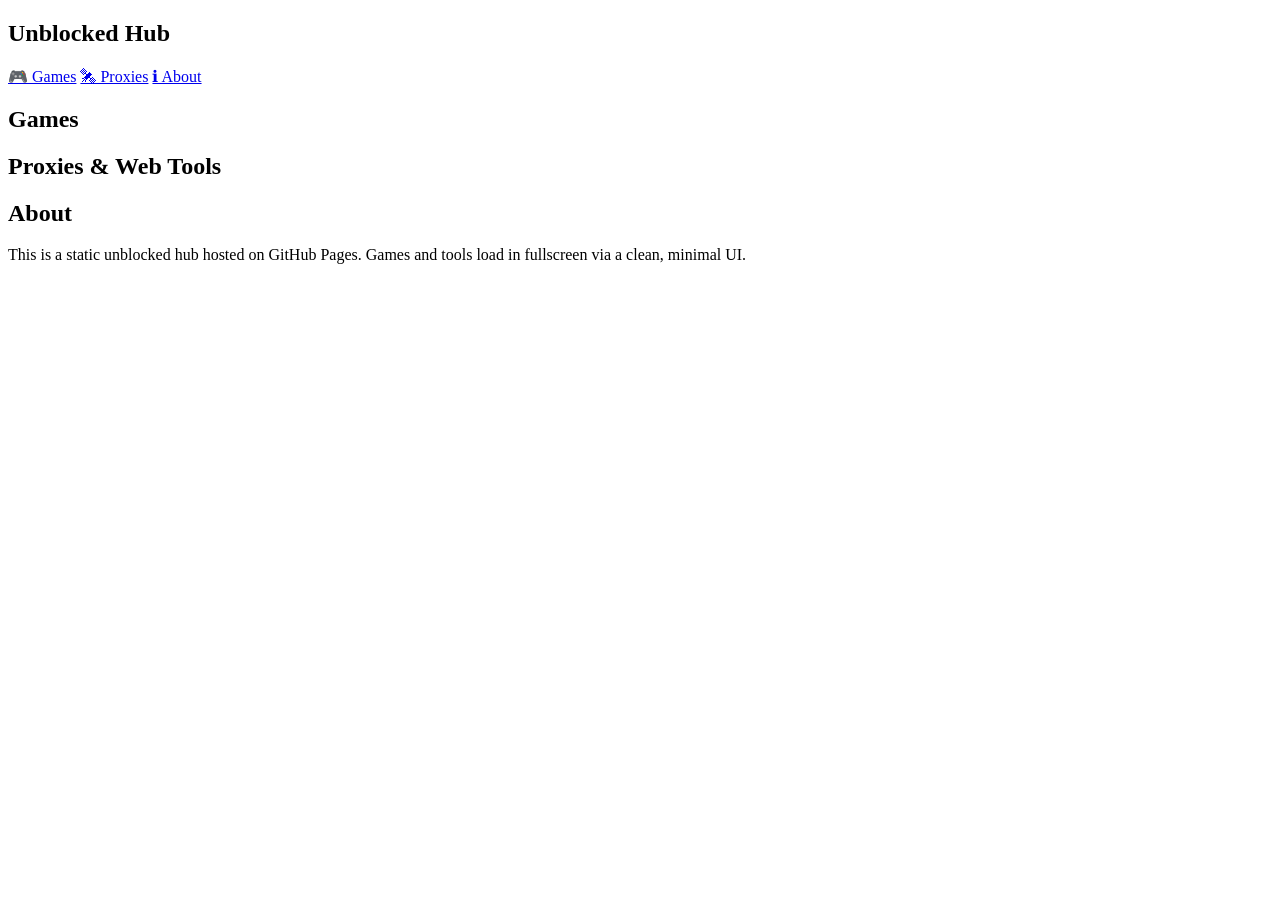
==== index.html @ 8cfb6188 "Update index.html" ====
<!DOCTYPE html>
<html lang="en">
<head>
  <meta charset="UTF-8" />
  <title>Unblocked Hub</title>
  <meta name="viewport" content="width=device-width, initial-scale=1.0" />
  <link rel="stylesheet" href="assets/style.css" />
</head>
<body>
  <div class="app">
    <aside class="sidebar">
      <h1>Unblocked Hub</h1>
      <nav>
        <a href="#games">🎮 Games</a>
        <a href="#proxies">🛰 Proxies</a>
        <a href="#about">ℹ About</a>
      </nav>
    </aside>

    <main class="content">
      <section id="games">
        <h2>Games</h2>
        <div class="grid" id="games-grid">
          <!-- Cards injected by app.js -->
        </div>
      </section>

      <section id="proxies">
        <h2>Proxies & Web Tools</h2>
        <div class="grid" id="proxy-grid">
          <!-- Proxy cards injected by app.js -->
        </div>
      </section>

      <section id="about">
        <h2>About</h2>
        <p>
          This is a static unblocked hub hosted on GitHub Pages. 
          Games and tools load in fullscreen via a clean, minimal UI.
        </p>
      </section>
    </main>
  </div>

  <script src="assets/app.js"></script>
</body>
</html>
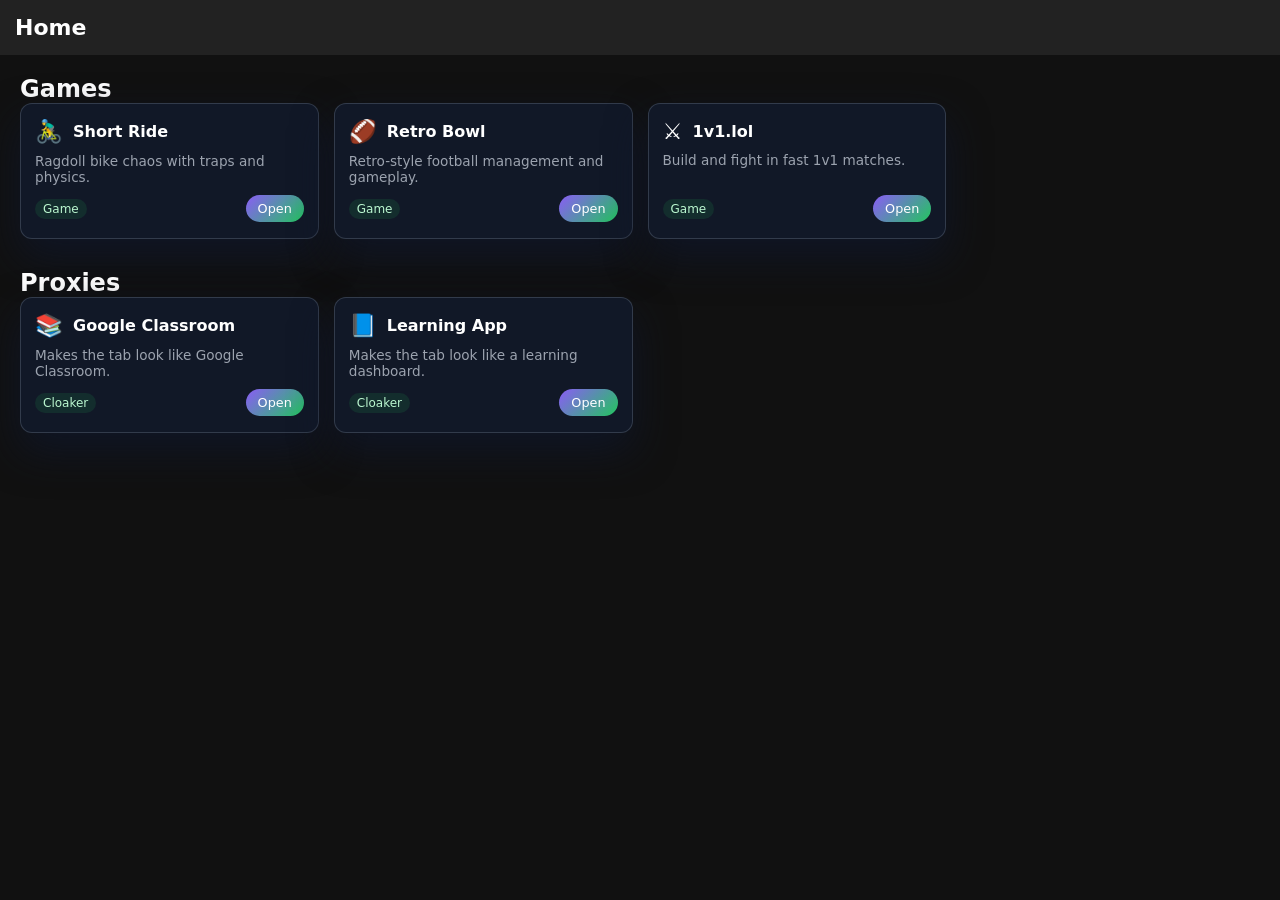
==== commit 4f8afc8d: "Update index.html" ====
--- a/index.html
+++ b/index.html
@@ -1,48 +1,36 @@
 <!DOCTYPE html>
-<html lang="en">
+<html>
 <head>
-  <meta charset="UTF-8" />
-  <title>Unblocked Hub</title>
-  <meta name="viewport" content="width=device-width, initial-scale=1.0" />
-  <link rel="stylesheet" href="assets/style.css" />
+  <meta charset="UTF-8">
+  <title>Home</title>
+  <link rel="icon" href="">
+  <meta name="viewport" content="width=device-width, initial-scale=1.0">
+  <link rel="stylesheet" href="assets/style.css">
 </head>
-<body>
-  <div class="app">
-    <aside class="sidebar">
-      <h1>Unblocked Hub</h1>
-      <nav>
-        <a href="#games">🎮 Games</a>
-        <a href="#proxies">🛰 Proxies</a>
-        <a href="#about">ℹ About</a>
-      </nav>
-    </aside>
 
-    <main class="content">
-      <section id="games">
-        <h2>Games</h2>
-        <div class="grid" id="games-grid">
-          <!-- Cards injected by app.js -->
-        </div>
-      </section>
+<body style="background:#111; color:white; font-family:sans-serif; margin:0;">
 
-      <section id="proxies">
-        <h2>Proxies & Web Tools</h2>
-        <div class="grid" id="proxy-grid">
-          <!-- Proxy cards injected by app.js -->
-        </div>
-      </section>
+  <div style="padding:15px; background:#222; font-size:22px; font-weight:bold;">
+    Home
+  </div>
 
-      <section id="about">
-        <h2>About</h2>
-        <p>
-          This is a static unblocked hub hosted on GitHub Pages. 
-          Games and tools load in fullscreen via a clean, minimal UI.
-        </p>
-      </section>
-    </main>
+  <div style="padding:20px;">
+    <h2>Games</h2>
+    <div id="games-grid" style="
+      display:grid;
+      grid-template-columns:repeat(auto-fill, minmax(250px, 1fr));
+      gap:15px;
+    "></div>
+
+    <h2 style="margin-top:30px;">Proxies</h2>
+    <div id="proxy-grid" style="
+      display:grid;
+      grid-template-columns:repeat(auto-fill, minmax(250px, 1fr));
+      gap:15px;
+    "></div>
   </div>
 
   <script src="assets/app.js"></script>
+
 </body>
 </html>
-
--- a/assets/style.css
+++ b/assets/style.css
@@ -0,0 +1,179 @@
+
+:root {
+  --bg: #050510;
+  --bg-alt: #0b0b1a;
+  --accent: #8b5cf6;
+  --accent-soft: #4c1d95;
+  --accent-2: #22c55e;
+  --text: #f9fafb;
+  --muted: #9ca3af;
+  --card: #111827;
+  --radius: 12px;
+}
+
+* {
+  box-sizing: border-box;
+  margin: 0;
+  padding: 0;
+  font-family: system-ui, -apple-system, BlinkMacSystemFont, "SF Pro Text", sans-serif;
+}
+
+body {
+  background: radial-gradient(circle at top, #1f2937 0, #020617 55%);
+  color: var(--text);
+  min-height: 100vh;
+}
+
+.app {
+  display: flex;
+  min-height: 100vh;
+}
+
+/* Sidebar */
+
+.sidebar {
+  width: 260px;
+  padding: 24px;
+  background: linear-gradient(180deg, #020617, #020617 40%, #020617);
+  border-right: 1px solid rgba(148, 163, 184, 0.2);
+  position: sticky;
+  top: 0;
+  align-self: flex-start;
+  height: 100vh;
+}
+
+.sidebar h1 {
+  font-size: 1.4rem;
+  font-weight: 700;
+  margin-bottom: 24px;
+  color: var(--accent-2);
+}
+
+.sidebar nav a {
+  display: block;
+  padding: 10px 12px;
+  margin-bottom: 8px;
+  border-radius: 999px;
+  color: var(--muted);
+  text-decoration: none;
+  font-size: 0.95rem;
+  transition: 0.15s ease;
+}
+
+.sidebar nav a:hover {
+  background: rgba(139, 92, 246, 0.15);
+  color: var(--text);
+}
+
+/* Content */
+
+.content {
+  flex: 1;
+  padding: 24px 32px 40px;
+}
+
+.content h2 {
+  font-size: 1.3rem;
+  margin-bottom: 12px;
+}
+
+section {
+  margin-bottom: 32px;
+}
+
+.grid {
+  display: grid;
+  grid-template-columns: repeat(auto-fill, minmax(220px, 1fr));
+  gap: 16px;
+}
+
+/* Cards */
+
+.card {
+  background: var(--card);
+  border-radius: var(--radius);
+  padding: 14px 14px 16px;
+  border: 1px solid rgba(148, 163, 184, 0.25);
+  box-shadow: 0 18px 40px rgba(15, 23, 42, 0.8);
+  display: flex;
+  flex-direction: column;
+  justify-content: space-between;
+}
+
+.card-header {
+  display: flex;
+  align-items: center;
+  gap: 10px;
+  margin-bottom: 8px;
+}
+
+.card-emoji {
+  font-size: 1.4rem;
+}
+
+.card-title {
+  font-weight: 600;
+}
+
+.card-body {
+  font-size: 0.85rem;
+  color: var(--muted);
+  margin-bottom: 10px;
+}
+
+.card-footer {
+  display: flex;
+  justify-content: space-between;
+  align-items: center;
+}
+
+.card-tag {
+  font-size: 0.75rem;
+  padding: 3px 8px;
+  border-radius: 999px;
+  background: rgba(34, 197, 94, 0.12);
+  color: #bbf7d0;
+}
+
+.card-button {
+  border: none;
+  border-radius: 999px;
+  padding: 6px 12px;
+  font-size: 0.8rem;
+  cursor: pointer;
+  background: linear-gradient(135deg, var(--accent), var(--accent-2));
+  color: white;
+  transition: 0.15s ease;
+}
+
+.card-button:hover {
+  filter: brightness(1.1);
+}
+
+/* Responsive */
+
+@media (max-width: 800px) {
+  .app {
+    flex-direction: column;
+  }
+
+  .sidebar {
+    width: 100%;
+    height: auto;
+    position: static;
+    border-right: none;
+    border-bottom: 1px solid rgba(148, 163, 184, 0.2);
+    display: flex;
+    align-items: center;
+    justify-content: space-between;
+  }
+
+  .sidebar nav {
+    display: flex;
+    gap: 8px;
+  }
+
+  .content {
+    padding: 16px;
+  }
+}
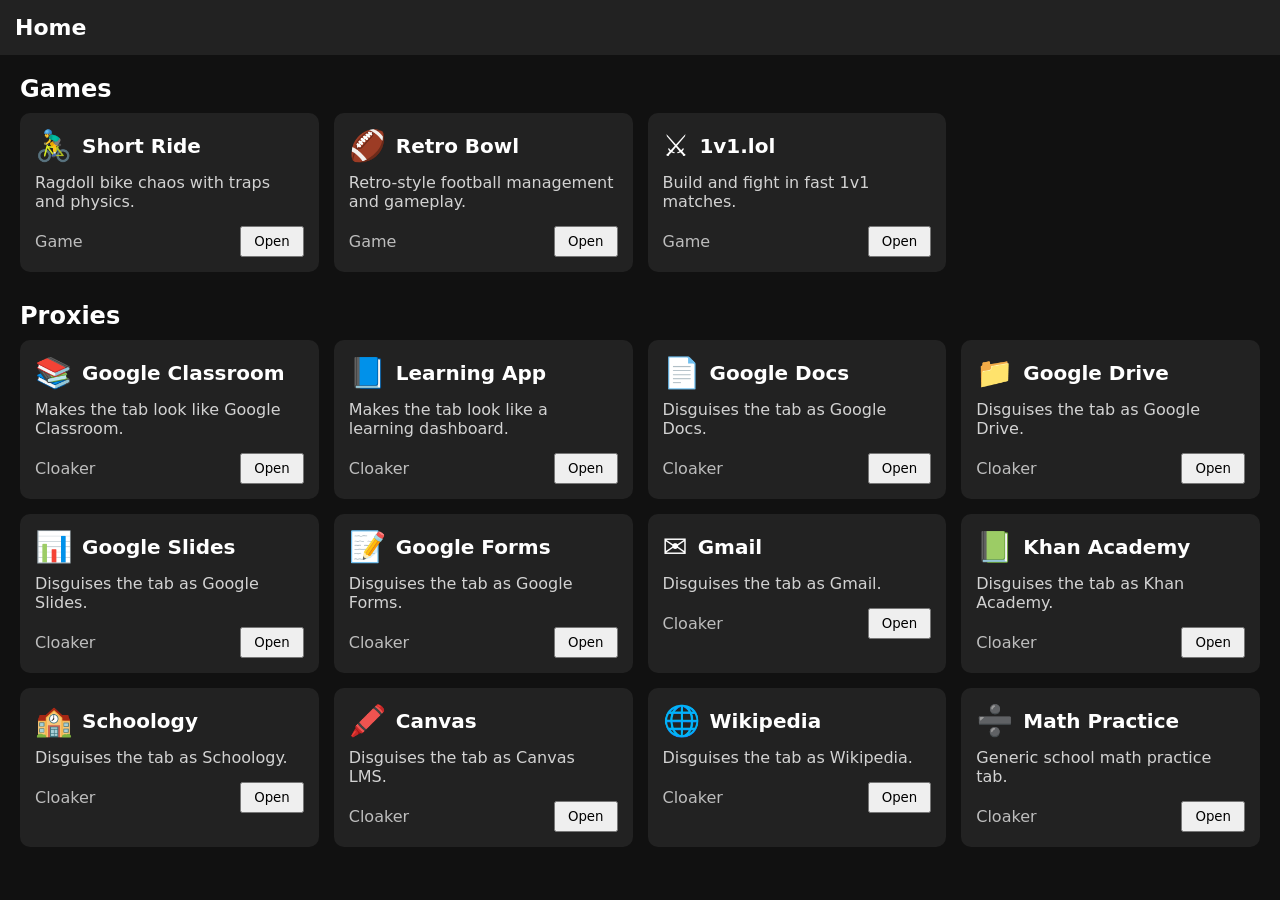
==== commit d1669561: "Update index.html" ====
--- a/index.html
+++ b/index.html
@@ -10,26 +10,33 @@
 
 <body style="background:#111; color:white; font-family:sans-serif; margin:0;">
 
+  <!-- HEADER -->
   <div style="padding:15px; background:#222; font-size:22px; font-weight:bold;">
     Home
   </div>
 
+  <!-- CONTENT -->
   <div style="padding:20px;">
-    <h2>Games</h2>
+
+    <!-- GAMES SECTION -->
+    <h2 style="margin-bottom:10px;">Games</h2>
     <div id="games-grid" style="
       display:grid;
       grid-template-columns:repeat(auto-fill, minmax(250px, 1fr));
       gap:15px;
     "></div>
 
-    <h2 style="margin-top:30px;">Proxies</h2>
+    <!-- PROXIES SECTION -->
+    <h2 style="margin-top:30px; margin-bottom:10px;">Proxies</h2>
     <div id="proxy-grid" style="
       display:grid;
       grid-template-columns:repeat(auto-fill, minmax(250px, 1fr));
       gap:15px;
     "></div>
+
   </div>
 
+  <!-- MAIN SCRIPT -->
   <script src="assets/app.js"></script>
 
 </body>
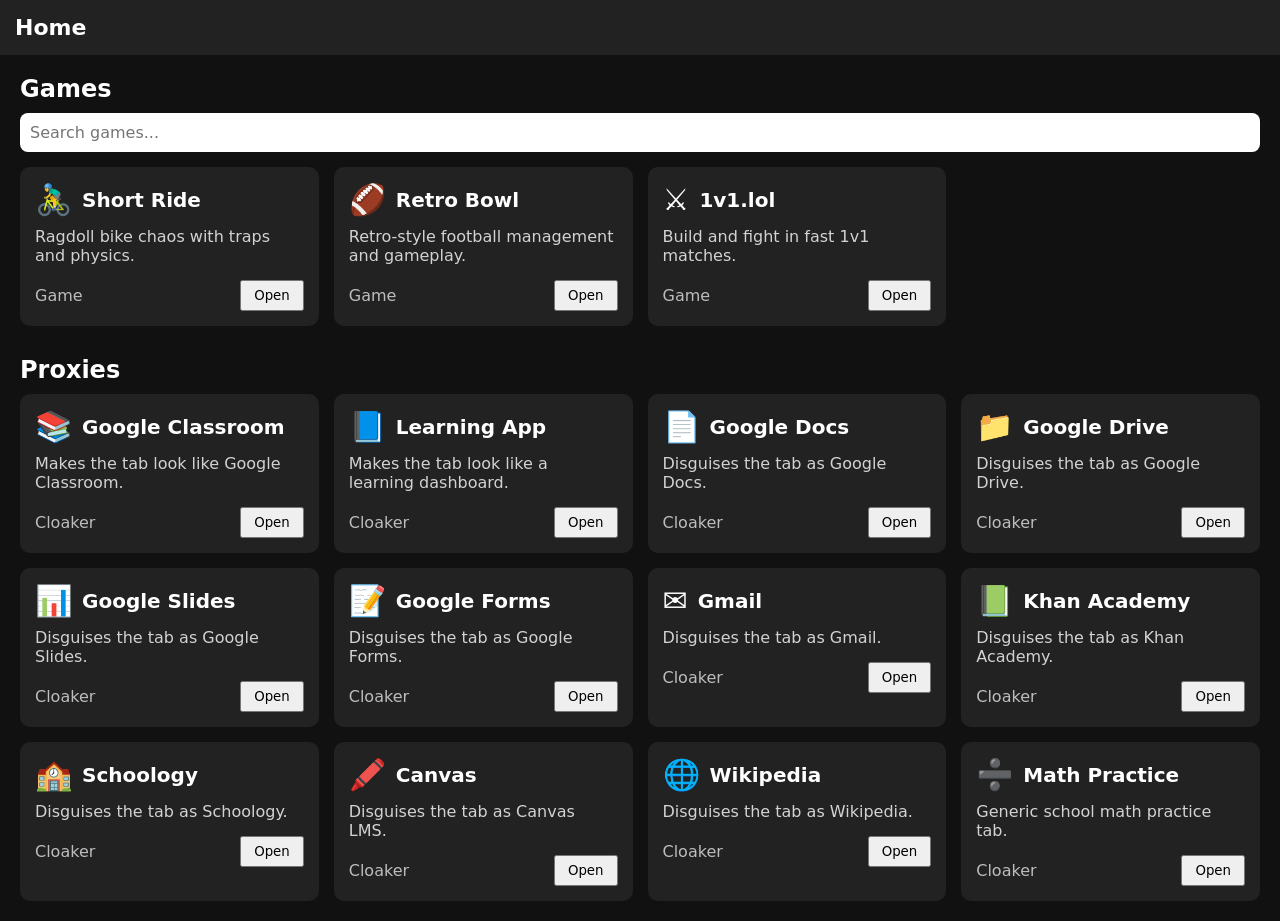
==== commit 3d1b47f1: "Update index.html" ====
--- a/index.html
+++ b/index.html
@@ -20,6 +20,22 @@
 
     <!-- GAMES SECTION -->
     <h2 style="margin-bottom:10px;">Games</h2>
+
+    <input 
+      id="game-search"
+      type="text"
+      placeholder="Search games..."
+      style="
+        width:100%;
+        padding:10px;
+        margin-bottom:15px;
+        border-radius:8px;
+        border:none;
+        outline:none;
+        font-size:16px;
+      "
+    >
+
     <div id="games-grid" style="
       display:grid;
       grid-template-columns:repeat(auto-fill, minmax(250px, 1fr));
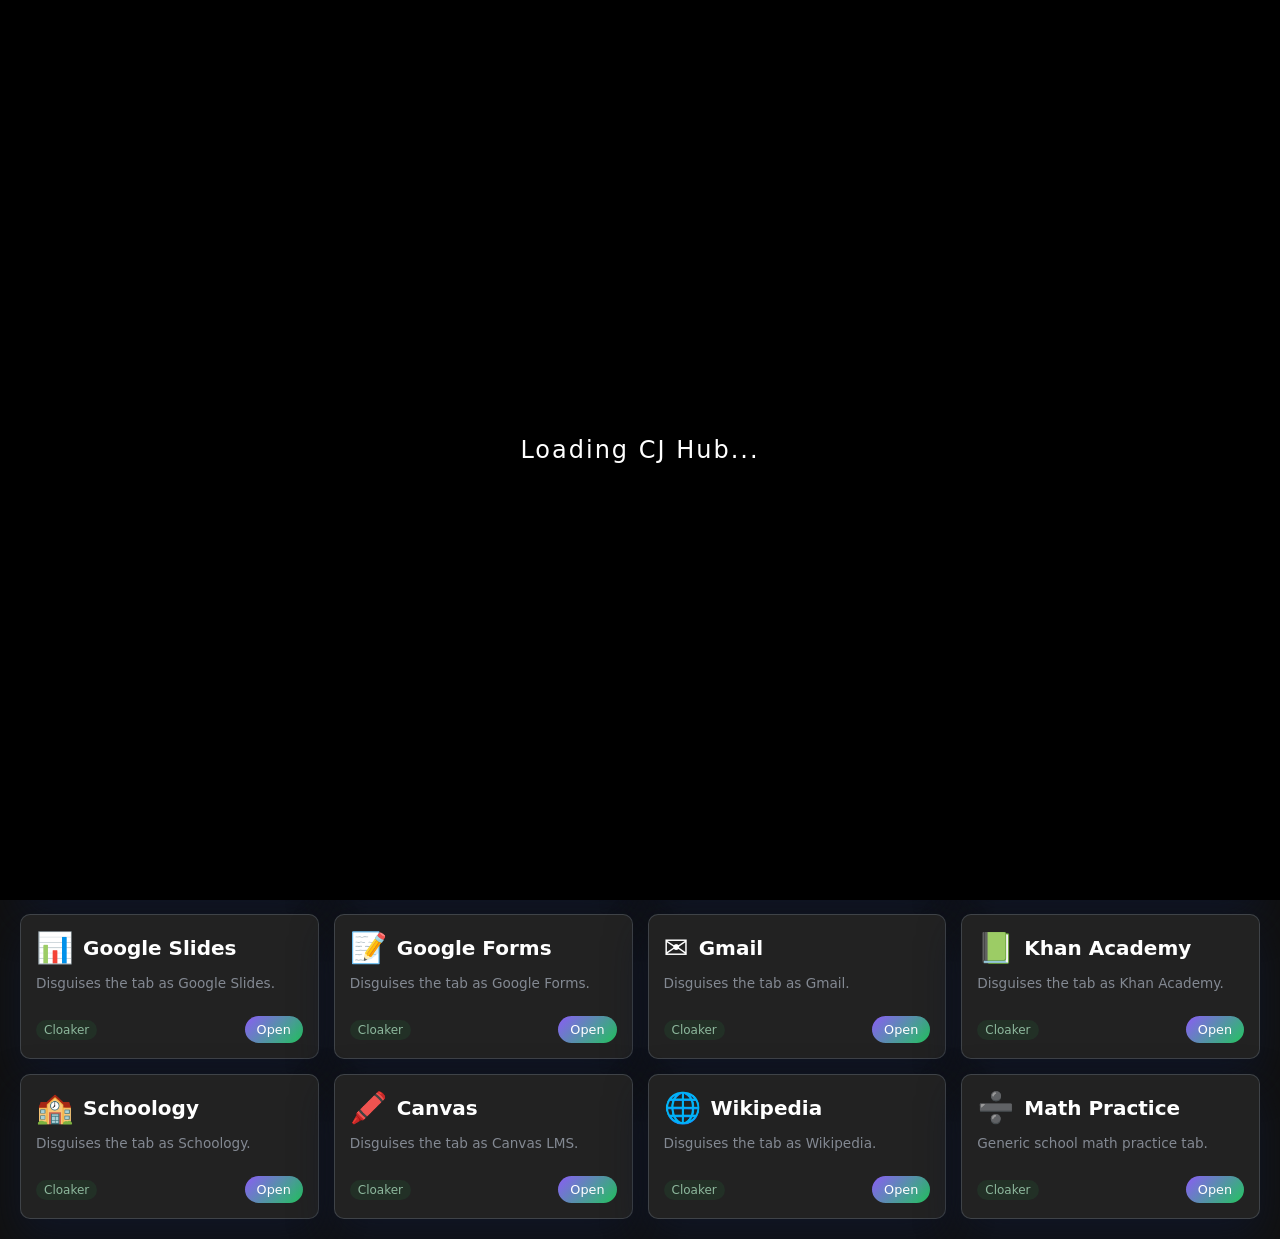
==== commit 8755c780: "Update index.html" ====
--- a/index.html
+++ b/index.html
@@ -10,16 +10,80 @@
 
 <body style="background:#111; color:white; font-family:sans-serif; margin:0;">
 
+  <!-- LOADING SCREEN -->
+  <div id="loader" style="
+    position:fixed;
+    inset:0;
+    background:#000;
+    display:flex;
+    align-items:center;
+    justify-content:center;
+    z-index:9999;
+    font-size:24px;
+    letter-spacing:2px;
+    transition:opacity 0.3s ease;
+  ">
+    <span>Loading CJ Hub...</span>
+  </div>
+
   <!-- HEADER -->
-  <div style="padding:15px; background:#222; font-size:22px; font-weight:bold;">
-    Home
+  <div style="padding:15px; background:#222; font-size:22px; font-weight:bold; display:flex; justify-content:space-between; align-items:center;">
+    <span>Home</span>
+    <button id="reset-cloak" style="
+      background:#333;
+      color:#fff;
+      border:none;
+      padding:6px 12px;
+      border-radius:6px;
+      cursor:pointer;
+      font-size:14px;
+    ">
+      Reset Cloaker
+    </button>
   </div>
 
   <!-- CONTENT -->
   <div style="padding:20px;">
 
+    <!-- FAVORITES SECTION -->
+    <h2 style="margin-bottom:10px;">Favorites</h2>
+    <div id="favorites-grid" style="
+      display:grid;
+      grid-template-columns:repeat(auto-fill, minmax(250px, 1fr));
+      gap:15px;
+      margin-bottom:25px;
+    "></div>
+
+    <!-- RECENTLY PLAYED SECTION -->
+    <h2 style="margin-bottom:10px;">Recently Played</h2>
+    <div id="recent-grid" style="
+      display:grid;
+      grid-template-columns:repeat(auto-fill, minmax(250px, 1fr));
+      gap:15px;
+      margin-bottom:25px;
+    "></div>
+
     <!-- GAMES SECTION -->
     <h2 style="margin-bottom:10px;">Games</h2>
+
+    <!-- CATEGORY FILTERS -->
+    <div id="category-filters" style="margin-bottom:10px; display:flex; flex-wrap:wrap; gap:8px;">
+      <button data-category="all" class="cat-btn" style="padding:6px 10px; border:none; border-radius:6px; cursor:pointer; background:#333; color:#fff;">
+        All
+      </button>
+      <button data-category="action" class="cat-btn" style="padding:6px 10px; border:none; border-radius:6px; cursor:pointer; background:#222; color:#fff;">
+        Action
+      </button>
+      <button data-category="sports" class="cat-btn" style="padding:6px 10px; border:none; border-radius:6px; cursor:pointer; background:#222; color:#fff;">
+        Sports
+      </button>
+      <button data-category="arcade" class="cat-btn" style="padding:6px 10px; border:none; border-radius:6px; cursor:pointer; background:#222; color:#fff;">
+        Arcade
+      </button>
+      <button data-category="runner" class="cat-btn" style="padding:6px 10px; border:none; border-radius:6px; cursor:pointer; background:#222; color:#fff;">
+        Runner
+      </button>
+    </div>
 
     <input 
       id="game-search"
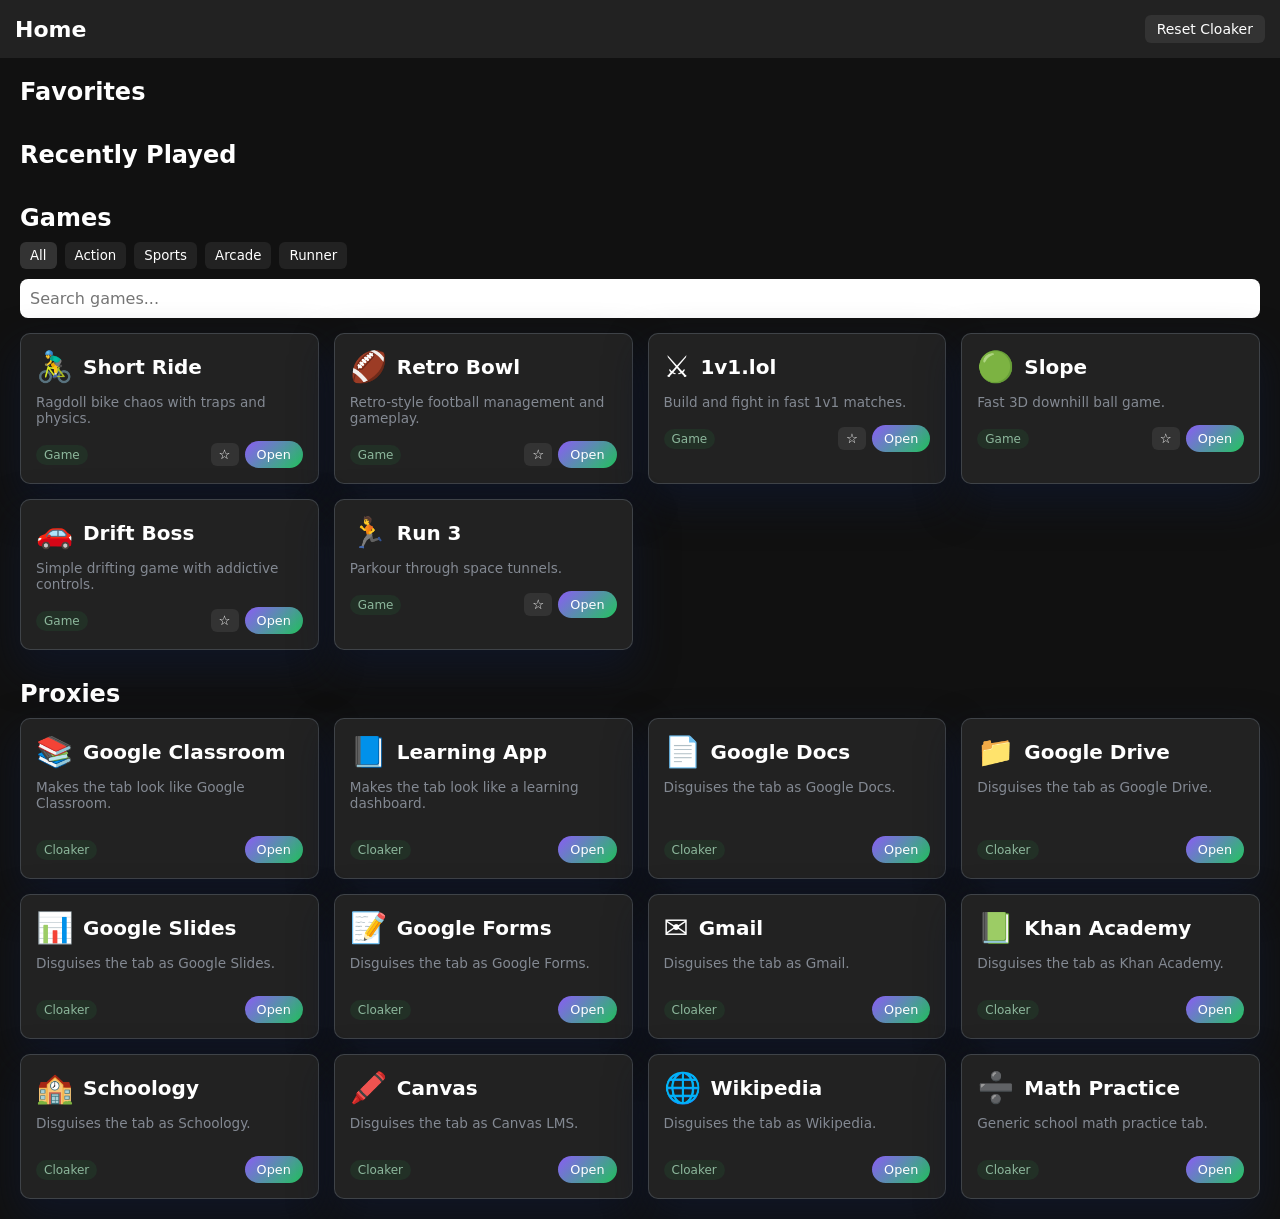
==== commit 360b377d: "Update index.html" ====
--- a/index.html
+++ b/index.html
@@ -9,22 +9,6 @@
 </head>
 
 <body style="background:#111; color:white; font-family:sans-serif; margin:0;">
-
-  <!-- LOADING SCREEN -->
-  <div id="loader" style="
-    position:fixed;
-    inset:0;
-    background:#000;
-    display:flex;
-    align-items:center;
-    justify-content:center;
-    z-index:9999;
-    font-size:24px;
-    letter-spacing:2px;
-    transition:opacity 0.3s ease;
-  ">
-    <span>Loading CJ Hub...</span>
-  </div>
 
   <!-- HEADER -->
   <div style="padding:15px; background:#222; font-size:22px; font-weight:bold; display:flex; justify-content:space-between; align-items:center;">
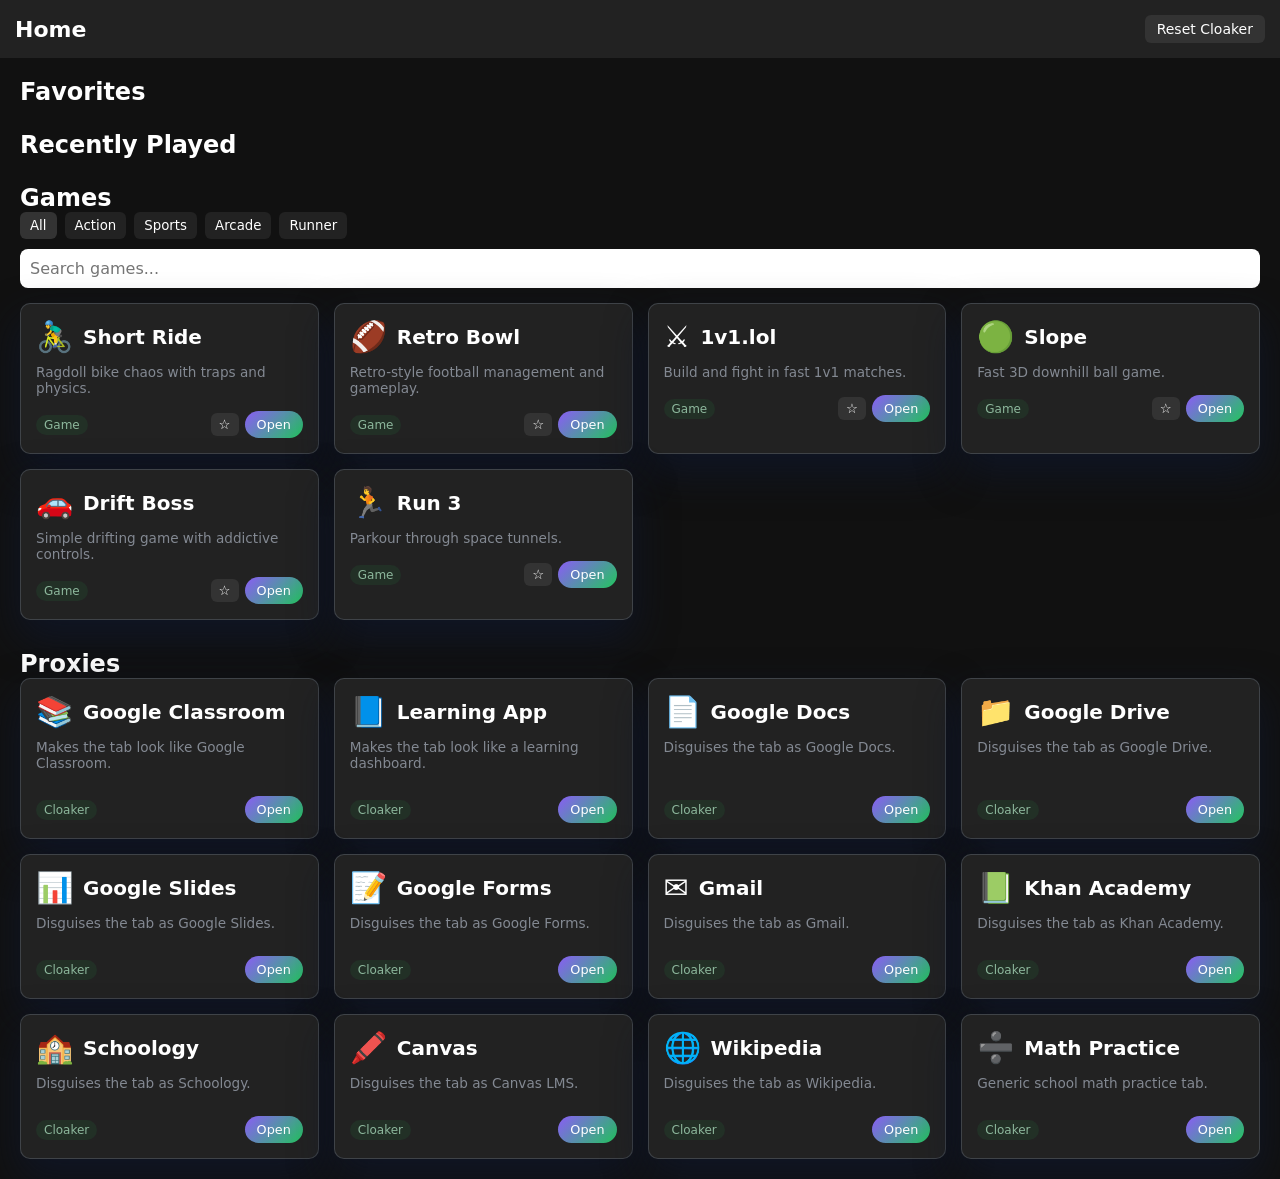
==== commit 2bc0365c: "Update index.html" ====
--- a/index.html
+++ b/index.html
@@ -29,8 +29,8 @@
   <!-- CONTENT -->
   <div style="padding:20px;">
 
-    <!-- FAVORITES SECTION -->
-    <h2 style="margin-bottom:10px;">Favorites</h2>
+    <!-- FAVORITES -->
+    <h2>Favorites</h2>
     <div id="favorites-grid" style="
       display:grid;
       grid-template-columns:repeat(auto-fill, minmax(250px, 1fr));
@@ -38,8 +38,8 @@
       margin-bottom:25px;
     "></div>
 
-    <!-- RECENTLY PLAYED SECTION -->
-    <h2 style="margin-bottom:10px;">Recently Played</h2>
+    <!-- RECENTLY PLAYED -->
+    <h2>Recently Played</h2>
     <div id="recent-grid" style="
       display:grid;
       grid-template-columns:repeat(auto-fill, minmax(250px, 1fr));
@@ -47,28 +47,19 @@
       margin-bottom:25px;
     "></div>
 
-    <!-- GAMES SECTION -->
-    <h2 style="margin-bottom:10px;">Games</h2>
+    <!-- GAMES -->
+    <h2>Games</h2>
 
     <!-- CATEGORY FILTERS -->
     <div id="category-filters" style="margin-bottom:10px; display:flex; flex-wrap:wrap; gap:8px;">
-      <button data-category="all" class="cat-btn" style="padding:6px 10px; border:none; border-radius:6px; cursor:pointer; background:#333; color:#fff;">
-        All
-      </button>
-      <button data-category="action" class="cat-btn" style="padding:6px 10px; border:none; border-radius:6px; cursor:pointer; background:#222; color:#fff;">
-        Action
-      </button>
-      <button data-category="sports" class="cat-btn" style="padding:6px 10px; border:none; border-radius:6px; cursor:pointer; background:#222; color:#fff;">
-        Sports
-      </button>
-      <button data-category="arcade" class="cat-btn" style="padding:6px 10px; border:none; border-radius:6px; cursor:pointer; background:#222; color:#fff;">
-        Arcade
-      </button>
-      <button data-category="runner" class="cat-btn" style="padding:6px 10px; border:none; border-radius:6px; cursor:pointer; background:#222; color:#fff;">
-        Runner
-      </button>
+      <button data-category="all" class="cat-btn" style="padding:6px 10px; border:none; border-radius:6px; cursor:pointer; background:#333; color:#fff;">All</button>
+      <button data-category="action" class="cat-btn" style="padding:6px 10px; border:none; border-radius:6px; cursor:pointer; background:#222; color:#fff;">Action</button>
+      <button data-category="sports" class="cat-btn" style="padding:6px 10px; border:none; border-radius:6px; cursor:pointer; background:#222; color:#fff;">Sports</button>
+      <button data-category="arcade" class="cat-btn" style="padding:6px 10px; border:none; border-radius:6px; cursor:pointer; background:#222; color:#fff;">Arcade</button>
+      <button data-category="runner" class="cat-btn" style="padding:6px 10px; border:none; border-radius:6px; cursor:pointer; background:#222; color:#fff;">Runner</button>
     </div>
 
+    <!-- SEARCH -->
     <input 
       id="game-search"
       type="text"
@@ -90,8 +81,8 @@
       gap:15px;
     "></div>
 
-    <!-- PROXIES SECTION -->
-    <h2 style="margin-top:30px; margin-bottom:10px;">Proxies</h2>
+    <!-- PROXIES -->
+    <h2 style="margin-top:30px;">Proxies</h2>
     <div id="proxy-grid" style="
       display:grid;
       grid-template-columns:repeat(auto-fill, minmax(250px, 1fr));
@@ -100,8 +91,8 @@
 
   </div>
 
-  <!-- MAIN SCRIPT -->
   <script src="assets/app.js"></script>
 
 </body>
 </html>
+
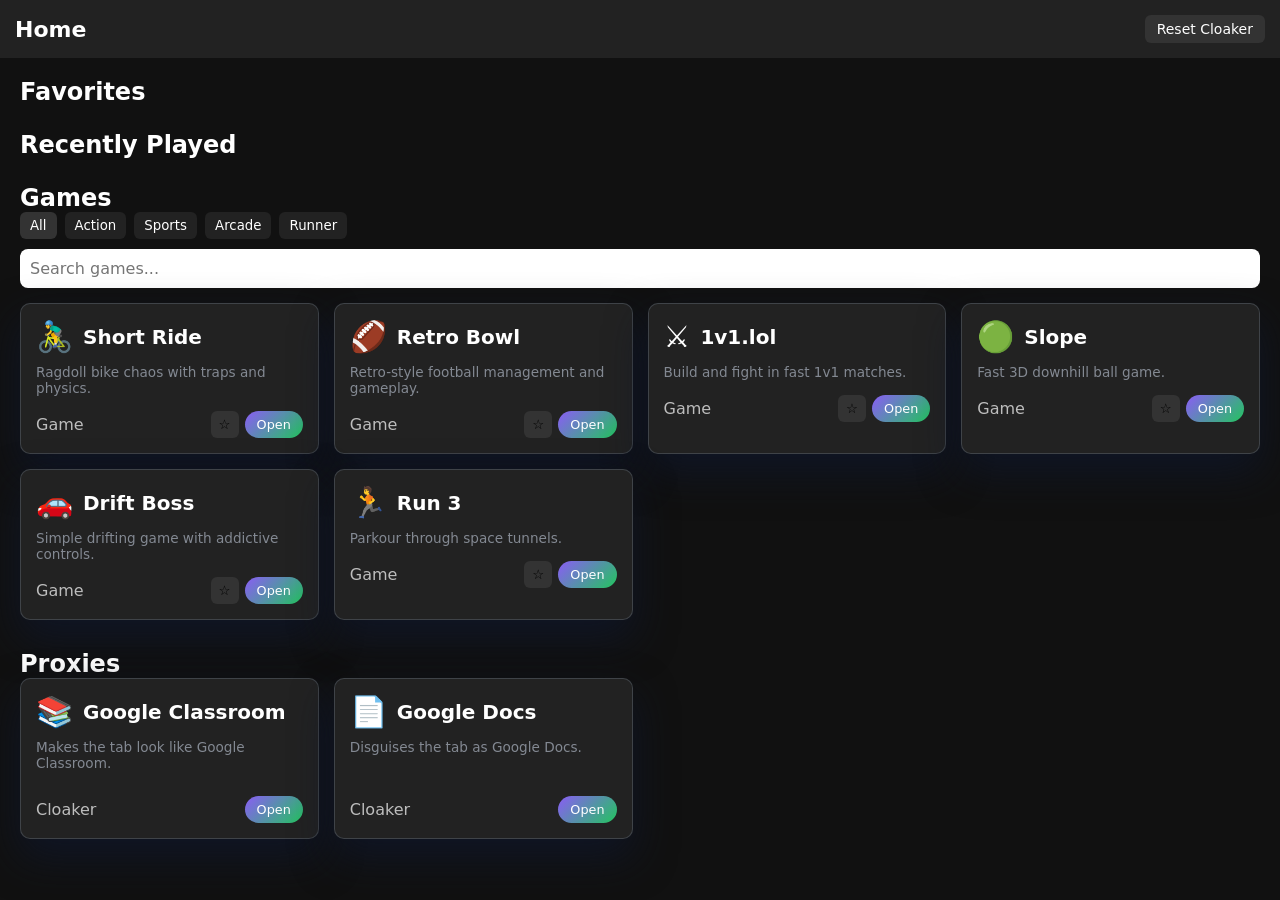
==== commit ce3a7eb9: "Update index.html" ====
--- a/index.html
+++ b/index.html
@@ -26,7 +26,6 @@
     </button>
   </div>
 
-  <!-- CONTENT -->
   <div style="padding:20px;">
 
     <!-- FAVORITES -->
@@ -95,4 +94,3 @@
 
 </body>
 </html>
-
